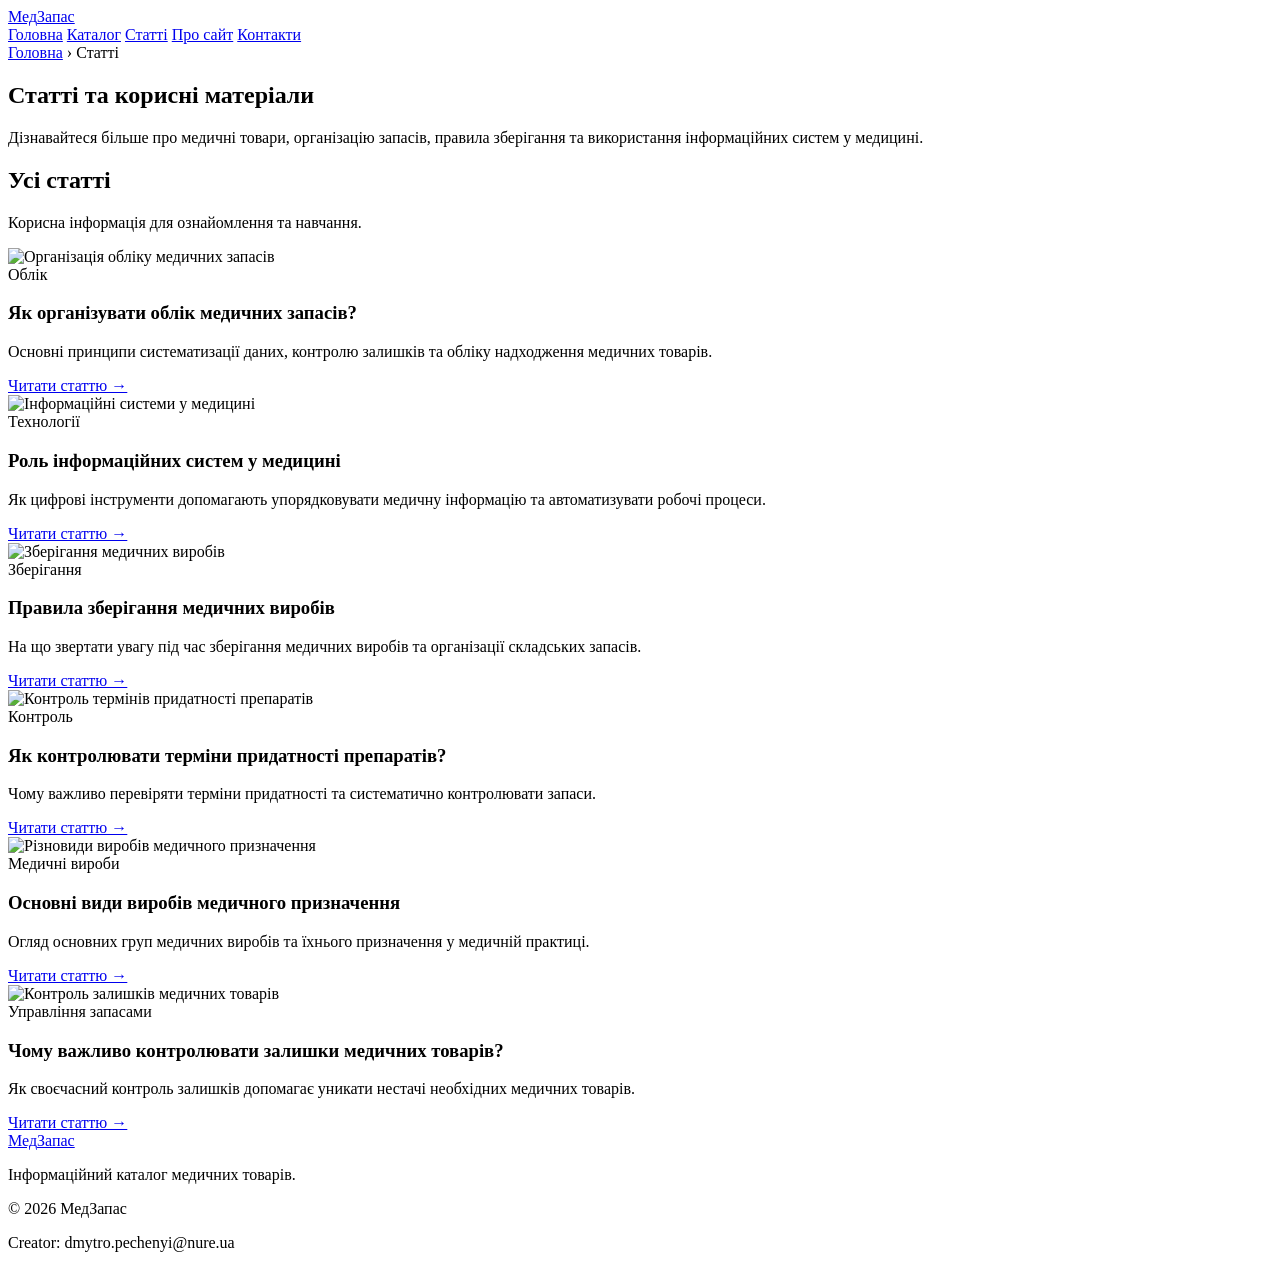
==== articles.html @ 5ecda2e0 "Add files via upload" ====
<!DOCTYPE html>
<html lang="uk">
  <head>
    <meta charset="UTF-8" />
    <meta name="viewport" content="width=device-width, initial-scale=1.0" />

    <title>Статті про медичні товари та облік запасів — МедЗапас</title>
    <meta
      name="description"
      content="Корисні статті про облік медичних запасів, зберігання лікарських засобів, медичні вироби та інформаційні системи."
    />
    <link rel="preconnect" href="https://fonts.googleapis.com" />
    <link rel="preconnect" href="https://fonts.gstatic.com" crossorigin />
    <link
      href="https://fonts.googleapis.com/css2?family=Manrope:wght@400;500;600;700;800&display=swap"
      rel="stylesheet"
    />
    <link rel="stylesheet" href="css/style.css" />
  </head>

  <body>
    <header class="header">
      <div class="container header-content">
        <a class="logo" href="index.html">Мед<span>Запас</span></a>

        <nav class="navigation">
          <a href="index.html">Головна</a>
          <a href="catalog.html">Каталог</a>
          <a href="articles.html" class="active">Статті</a>
          <a href="about.html">Про сайт</a>
          <a href="contacts.html">Контакти</a>
        </nav>
      </div>
    </header>

    <main>
      <section class="page-header">
        <div class="container">
          <div class="breadcrumbs">
            <a href="index.html">Головна</a> ›
            <span>Статті</span>
          </div>

          <h1>Статті та корисні матеріали</h1>

          <p class="lead">
            Дізнавайтеся більше про медичні товари, організацію запасів, правила
            зберігання та використання інформаційних систем у медицині.
          </p>
        </div>
      </section>

      <section class="section">
        <div class="container">
          <div class="articles-page-heading">
            <h2>Усі статті</h2>
            <p>Корисна інформація для ознайомлення та навчання.</p>
          </div>

          <div class="articles-grid">
            <article class="knowledge-card">
              <img
                src="img/Облік запасів.jpg"
                alt="Організація обліку медичних запасів"
              />
              <div class="knowledge-card-content">
                <span class="article-category">Облік</span>
                <h3>Як організувати облік медичних запасів?</h3>
                <p>
                  Основні принципи систематизації даних, контролю залишків та
                  обліку надходження медичних товарів.
                </p>
                <a href="articles.html">Читати статтю →</a>
              </div>
            </article>

            <article class="knowledge-card">
              <img src="img/ІС-мед.jpg" alt="Інформаційні системи у медицині" />
              <div class="knowledge-card-content">
                <span class="article-category">Технології</span>
                <h3>Роль інформаційних систем у медицині</h3>
                <p>
                  Як цифрові інструменти допомагають упорядковувати медичну
                  інформацію та автоматизувати робочі процеси.
                </p>
                <a href="articles.html">Читати статтю →</a>
              </div>
            </article>

            <article class="knowledge-card">
              <img
                src="img/Правила-зберігання.jpg"
                alt="Зберігання медичних виробів"
              />
              <div class="knowledge-card-content">
                <span class="article-category">Зберігання</span>
                <h3>Правила зберігання медичних виробів</h3>
                <p>
                  На що звертати увагу під час зберігання медичних виробів та
                  організації складських запасів.
                </p>
                <a href="articles.html">Читати статтю →</a>
              </div>
            </article>

            <article class="knowledge-card">
              <img
                src="img/термін-придатності1.jpg"
                alt="Контроль термінів придатності препаратів"
              />
              <div class="knowledge-card-content">
                <span class="article-category">Контроль</span>
                <h3>Як контролювати терміни придатності препаратів?</h3>
                <p>
                  Чому важливо перевіряти терміни придатності та систематично
                  контролювати запаси.
                </p>
                <a href="articles.html">Читати статтю →</a>
              </div>
            </article>

            <article class="knowledge-card">
              <img
                src="img/види-медвиробів.jpg"
                alt="Різновиди виробів медичного призначення"
              />
              <div class="knowledge-card-content">
                <span class="article-category">Медичні вироби</span>
                <h3>Основні види виробів медичного призначення</h3>
                <p>
                  Огляд основних груп медичних виробів та їхнього призначення у
                  медичній практиці.
                </p>
                <a href="articles.html">Читати статтю →</a>
              </div>
            </article>

            <article class="knowledge-card">
              <img
                src="img/Контроль-залишків.jpg"
                alt="Контроль залишків медичних товарів"
              />
              <div class="knowledge-card-content">
                <span class="article-category">Управління запасами</span>
                <h3>Чому важливо контролювати залишки медичних товарів?</h3>
                <p>
                  Як своєчасний контроль залишків допомагає уникати нестачі
                  необхідних медичних товарів.
                </p>
                <a href="articles.html">Читати статтю →</a>
              </div>
            </article>
          </div>
        </div>
      </section>
    </main>

    <footer class="footer">
      <div class="container footer-content">
        <a class="logo footer-logo" href="index.html">Мед<span>Запас</span></a>
        <p>Інформаційний каталог медичних товарів.</p>
        <p class="copyright">© 2026 МедЗапас</p>
        <p>Creator: dmytro.pechenyi@nure.ua</p>
      </div>
    </footer>
  </body>
</html>
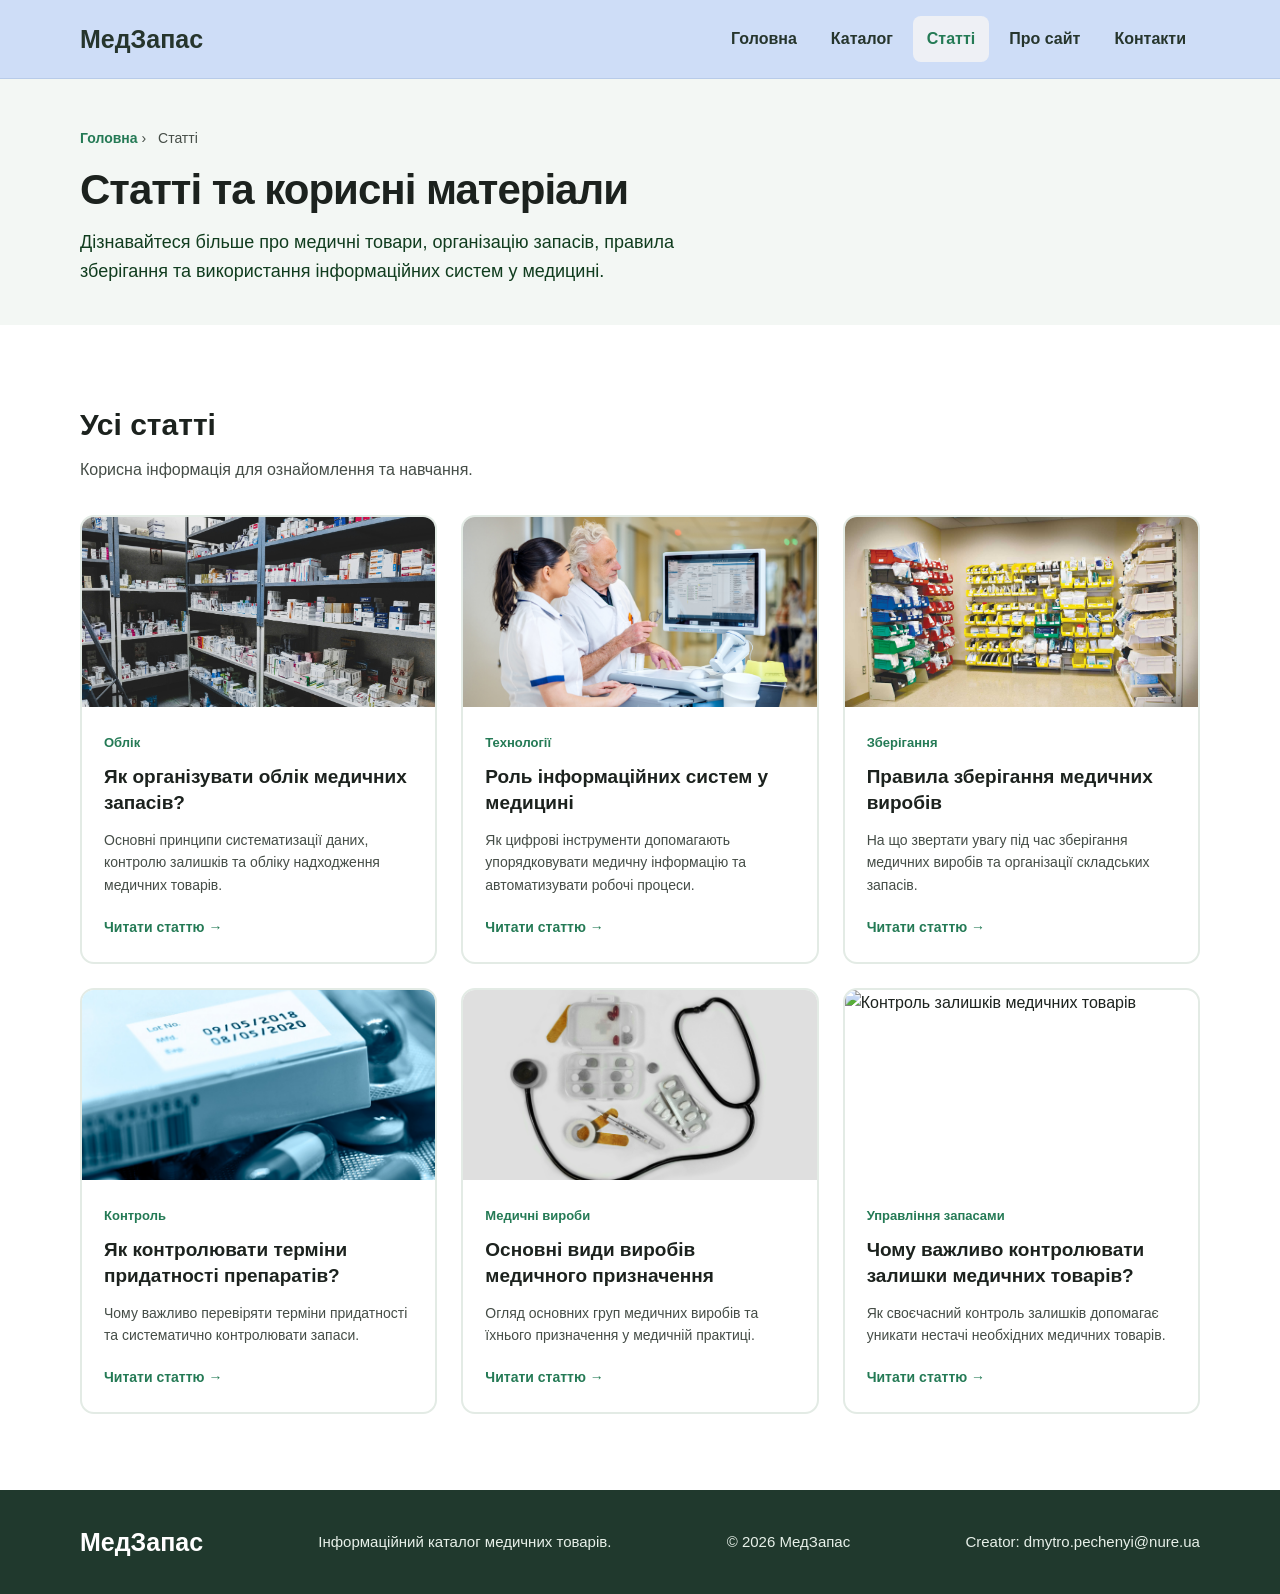
==== commit 96c85518: "Update articles.html" ====
--- a/articles.html
+++ b/articles.html
@@ -137,7 +137,7 @@
 
             <article class="knowledge-card">
               <img
-                src="img/Контроль-залишків.jpg"
+                src="img/Контроль-залишків.webp"
                 alt="Контроль залишків медичних товарів"
               />
               <div class="knowledge-card-content">
--- a/css/style.css
+++ b/css/style.css
@@ -0,0 +1,724 @@
+* {
+  box-sizing: border-box;
+}
+
+html {
+  scroll-behavior: smooth;
+}
+
+body {
+  margin: 0;
+  font-family: "Manrope", sans-serif;
+  color: #1c221e;
+  background: #ffffff;
+  line-height: 1.6;
+}
+
+a {
+  color: inherit;
+  text-decoration: none;
+}
+
+.container {
+  width: min(1120px, calc(100% - 40px));
+  margin: 0 auto;
+}
+
+/* Шапка */
+.header {
+  background: #ceddf7;
+  border-bottom: 1px solid #b8cbe9;
+}
+
+.header-content {
+  min-height: 78px;
+  display: flex;
+  align-items: center;
+  justify-content: space-between;
+  gap: 28px;
+}
+
+.logo {
+  font-size: 25px;
+  font-weight: 800;
+  color: #26352d;
+  white-space: nowrap;
+}
+
+.navigation {
+  display: flex;
+  align-items: center;
+  gap: 6px;
+  flex-wrap: wrap;
+}
+
+.navigation a {
+  padding: 10px 14px;
+  border-radius: 8px;
+  font-size: 16px;
+  font-weight: 600;
+  color: #26352d;
+  transition: background 0.2s, color 0.2s;
+}
+
+.navigation a:hover {
+  color: #247a55;
+  background: #f7f5f5cb;
+}
+
+.navigation a.active {
+  color: #247a55;
+  background: #f7f5f5cb;
+}
+
+/* Головний блок */
+.hero {
+  background: #f3f7f4;
+  padding: 76px 0;
+}
+
+.hero-content {
+  display: grid;
+  grid-template-columns: 1.2fr 0.8fr;
+  align-items: center;
+  gap: 60px;
+}
+
+.eyebrow {
+  margin: 0 0 12px;
+  color: #247a55;
+  font-size: 14px;
+  font-weight: 700;
+  letter-spacing: 1.2px;
+}
+
+.hero h1 {
+  max-width: 650px;
+  margin: 0 0 20px;
+  font-size: clamp(34px, 4vw, 52px);
+  line-height: 1.15;
+  letter-spacing: -1.5px;
+}
+
+.hero-description {
+  max-width: 550px;
+  margin: 0 0 30px;
+  color: #103c1e;
+  font-size: 18px;
+}
+
+.button {
+  display: inline-block;
+  padding: 14px 24px;
+  background: #247a55;
+  color: #ffffff;
+  border-radius: 8px;
+  font-weight: 700;
+  transition: background 0.2s, transform 0.2s;
+}
+
+.button:hover {
+  background: #195e40;
+  transform: translateY(-2px);
+}
+
+/* Зображення */
+.hero-image {
+  width: 300px;
+  height: 300px;
+  max-width: 100%;
+  object-fit: contain;
+  display: block;
+  margin-left: auto;
+  transform: translateX(30px);
+}
+
+/* Загальні секції */
+.section {
+  padding: 76px 0;
+}
+
+.section-heading {
+  margin-bottom: 32px;
+}
+
+.section-heading h2 {
+  margin: 0 0 8px;
+  font-size: 32px;
+  line-height: 1.25;
+}
+
+.section-heading > p:last-child {
+  margin: 0;
+  color: #222121;
+}
+
+/* Категорії */
+.card-grid {
+  display: grid;
+  grid-template-columns: repeat(2, minmax(0, 1fr));
+  gap: 22px;
+}
+
+.category-card {
+  display: block;
+  padding: 28px;
+  border: 2px solid #e3ebe5;
+  border-radius: 14px;
+  transition: border-color 0.2s, transform 0.2s, box-shadow 0.2s;
+}
+
+.category-card:hover {
+  border-color: #247a55;
+  transform: translateY(-4px);
+  box-shadow: 0 12px 28px #26352d0c;
+}
+
+.card-icon {
+  width: 48px;
+  height: 48px;
+  display: grid;
+  place-items: center;
+  border-radius: 12px;
+  background: #e5f2e9;
+  color: #247a55;
+  font-size: 26px;
+}
+
+.category-card h3 {
+  margin: 18px 0 8px;
+  font-size: 19px;
+  line-height: 1.35;
+}
+
+.category-card p {
+  color: #313733;
+  font-size: 14px;
+}
+
+.card-link {
+  display: inline-block;
+  margin-top: 8px;
+  color: #247a55;
+  font-size: 14px;
+  font-weight: 700;
+}
+
+/* Блок корисних статей */
+.articles {
+  background: #f3f7f4;
+}
+
+.articles-content {
+  display: grid;
+  grid-template-columns: 0.8fr 1.2fr;
+  gap: 70px;
+  align-items: start;
+}
+
+.articles-intro {
+  position: sticky;
+  top: 30px;
+}
+
+.articles-intro h2 {
+  max-width: 400px;
+  margin: 0 0 16px;
+  font-size: 34px;
+  line-height: 1.25;
+}
+
+.articles-intro > p:not(.eyebrow) {
+  max-width: 390px;
+  margin: 0 0 24px;
+  color: #252a27;
+}
+
+.articles-button {
+  display: inline-flex;
+  align-items: center;
+  gap: 12px;
+  padding: 12px 18px;
+  background: #247a55;
+  color: #ffffff;
+  border-radius: 8px;
+  font-weight: 700;
+  transition: background 0.2s;
+}
+
+.articles-button:hover {
+  background: #195e40;
+}
+
+.articles-list {
+  border-top: 3px solid #cbd5cc;
+}
+
+.article-item {
+  display: grid;
+  grid-template-columns: 42px 1fr;
+  gap: 18px;
+  padding: 26px 0;
+  border-bottom: 3px solid #cbd5cc;
+}
+
+.article-number {
+  color: #0f3a09;
+  font-size: 18px;
+  font-weight: 700;
+}
+
+.article-info h3 {
+  margin: 0 0 8px;
+  font-size: 19px;
+  line-height: 1.4;
+}
+
+.article-info p {
+  margin: 0 0 12px;
+  color: #454d47;
+  font-size: 14px;
+}
+
+.article-info a {
+  color: #247a55;
+  font-size: 14px;
+  font-weight: 700;
+}
+
+.article-info a:hover {
+  text-decoration: underline;
+}
+
+/* Підвал */
+.footer {
+  padding: 32px 0;
+  background: #20392d;
+  color: #e7f0e9;
+}
+
+.footer-content {
+  display: flex;
+  align-items: center;
+  justify-content: space-between;
+  gap: 20px;
+  flex-wrap: wrap;
+}
+
+.footer-logo {
+  color: #ffffff;
+}
+
+.footer p {
+  margin: 0;
+  font-size: 15px;
+}
+
+/* Планшети */
+@media (max-width: 800px) {
+  .articles-content {
+    grid-template-columns: 1fr;
+    gap: 30px;
+  }
+
+  .articles-intro {
+    position: static;
+  }
+
+  .articles-intro h2 {
+    font-size: 30px;
+  }
+
+  .header-content {
+    padding: 18px 0;
+    flex-direction: column;
+    align-items: flex-start;
+  }
+
+  .navigation {
+    gap: 14px 20px;
+  }
+
+  .hero {
+    padding: 48px 0;
+  }
+
+  .hero-content {
+    grid-template-columns: 1fr;
+    gap: 32px;
+  }
+
+  .hero-image {
+    margin: 0 auto;
+    transform: none;
+  }
+
+  .section {
+    padding: 52px 0;
+  }
+}
+
+/* Смартфони */
+@media (max-width: 520px) {
+  .button {
+    display: table;
+    margin: 0 auto;
+  }
+
+  .container {
+    width: min(100% - 28px, 1120px);
+  }
+
+  .navigation {
+    gap: 10px 16px;
+  }
+
+  .navigation a {
+    font-size: 13px;
+  }
+
+  .hero-image {
+    width: 220px;
+    height: 220px;
+  }
+
+  .card-grid {
+    grid-template-columns: 1fr;
+  }
+
+  .hero h1 {
+    font-size: 36px;
+  }
+
+  .section-heading h2 {
+    font-size: 27px;
+  }
+
+  .category-card {
+    padding: 22px;
+  }
+
+  .footer-content {
+    flex-direction: column;
+    align-items: flex-start;
+  }
+}
+/* Внутрішні сторінки: заголовок, хлібні крихти, таблиця */
+.page-header {
+  padding: 48px 0 40px;
+  background: #f3f7f4;
+}
+
+.breadcrumbs {
+  margin: 0 0 16px;
+  font-size: 14px;
+  color: #454d47;
+}
+
+.breadcrumbs a {
+  color: #247a55;
+  font-weight: 600;
+}
+
+.breadcrumbs a:hover {
+  text-decoration: underline;
+}
+
+.breadcrumbs span {
+  margin: 0 8px;
+}
+
+.page-header h1 {
+  margin: 0 0 12px;
+  font-size: clamp(30px, 4vw, 42px);
+  line-height: 1.2;
+  letter-spacing: -1px;
+}
+
+.page-header .lead {
+  max-width: 640px;
+  margin: 0;
+  color: #103c1e;
+  font-size: 18px;
+}
+
+.table-wrap {
+  overflow-x: auto;
+}
+
+.product-table {
+  width: 100%;
+  border-collapse: collapse;
+  background: #ffffff;
+  font-size: 15px;
+}
+
+.product-table th,
+.product-table td {
+  padding: 14px 16px;
+  text-align: left;
+  border-bottom: 2px solid #e3ebe5;
+}
+
+.product-table th {
+  background: #f3f7f4;
+  font-weight: 700;
+}
+
+/* Керування каталогом */
+.catalog-controls {
+  display: grid;
+  grid-template-columns: 1fr 1fr 1fr;
+  gap: 10px 16px;
+  margin: 24px 0;
+  align-items: center;
+}
+
+.catalog-controls label {
+  font-weight: 700;
+}
+
+.catalog-controls input,
+.catalog-controls select {
+  width: 100%;
+  min-width: 0;
+  padding: 12px;
+  font: inherit;
+  color: inherit;
+  background: #fff;
+  border: 1px solid #b8cbe9;
+  border-radius: 8px;
+}
+
+#resultsCount {
+  margin: 16px 0;
+  color: #181e1a;
+}
+
+#catalogMessage {
+  margin: 20px 0;
+}
+
+/* Перемикання сторінок */
+.pagination {
+  display: flex;
+  flex-wrap: wrap;
+  justify-content: center;
+  gap: 8px;
+  margin-top: 28px;
+}
+
+.pagination button {
+  padding: 9px 13px;
+  font: inherit;
+  color: #20392d;
+  background: #fff;
+  border: 1px solid #b8cbe9;
+  border-radius: 8px;
+  cursor: pointer;
+}
+
+.pagination button:hover:not(:disabled),
+.pagination button.current-page {
+  color: #fff;
+  background: #20392d;
+  border-color: #20392d;
+}
+
+.pagination button:disabled {
+  opacity: 0.45;
+  cursor: not-allowed;
+}
+
+/* Мобільні пристрої */
+@media (max-width: 700px) {
+  .catalog-controls {
+    grid-template-columns: 1fr;
+  }
+}
+.control-field {
+  display: flex;
+  flex-direction: column;
+  gap: 6px;
+}
+
+/* Сторінка статей */
+.articles-page-heading {
+  margin-bottom: 32px;
+}
+
+.articles-page-heading h2 {
+  margin: 0 0 8px;
+  font-size: 30px;
+}
+
+.articles-page-heading p {
+  margin: 0;
+  color: #454d47;
+}
+
+.articles-grid {
+  display: grid;
+  grid-template-columns: repeat(3, minmax(0, 1fr));
+  gap: 24px;
+}
+
+.knowledge-card {
+  overflow: hidden;
+  border: 2px solid #e3ebe5;
+  border-radius: 14px;
+  background: #ffffff;
+  transition: border-color 0.2s, transform 0.2s, box-shadow 0.2s;
+}
+
+.knowledge-card:hover {
+  border-color: #247a55;
+  transform: translateY(-4px);
+  box-shadow: 0 12px 28px #26352d0c;
+}
+
+.knowledge-card img {
+  display: block;
+  width: 100%;
+  height: 190px;
+  object-fit: cover;
+}
+
+.knowledge-card-content {
+  padding: 22px;
+}
+
+.article-category {
+  display: inline-block;
+  margin-bottom: 10px;
+  color: #247a55;
+  font-size: 13px;
+  font-weight: 700;
+}
+
+.knowledge-card h3 {
+  margin: 0 0 12px;
+  font-size: 19px;
+  line-height: 1.4;
+}
+
+.knowledge-card p {
+  margin: 0 0 18px;
+  color: #454d47;
+  font-size: 14px;
+}
+
+.knowledge-card a {
+  color: #247a55;
+  font-size: 14px;
+  font-weight: 700;
+}
+
+.knowledge-card a:hover {
+  text-decoration: underline;
+}
+
+/* Адаптація сторінки статей */
+@media (max-width: 900px) {
+  .articles-grid {
+    grid-template-columns: repeat(2, minmax(0, 1fr));
+  }
+}
+
+@media (max-width: 520px) {
+  .articles-grid {
+    grid-template-columns: 1fr;
+  }
+}
+
+/* Сторінка про сайт */
+.about-content {
+  display: grid;
+  grid-template-columns: 1fr 1fr;
+  gap: 60px;
+  align-items: start;
+}
+
+.about-intro h2 {
+  margin: 0 0 20px;
+  font-size: 32px;
+  line-height: 1.3;
+}
+
+.about-intro p:not(.eyebrow) {
+  color: #454d47;
+  margin: 0 0 16px;
+}
+
+.about-features {
+  border-top: 2px solid #cbd5cc;
+}
+
+.about-feature {
+  display: grid;
+  grid-template-columns: 42px 1fr;
+  gap: 18px;
+  padding: 22px 0;
+  border-bottom: 2px solid #cbd5cc;
+}
+
+.about-feature > span {
+  color: #247a55;
+  font-size: 18px;
+  font-weight: 700;
+}
+
+.about-feature h3 {
+  margin: 0 0 8px;
+  font-size: 19px;
+}
+
+.about-feature p {
+  margin: 0;
+  color: #454d47;
+  font-size: 14px;
+}
+
+@media (max-width: 800px) {
+  .about-content {
+    grid-template-columns: 1fr;
+    gap: 35px;
+  }
+}
+
+@media (max-width: 520px) {
+  .about-intro h2 {
+    font-size: 26px;
+  }
+}
+
+/* Сторінка контактів */
+/* Сторінка контактів */
+.contacts-content {
+  max-width: 1200px;
+}
+
+.contacts-info {
+  max-width: 700px;
+}
+
+.contacts-info .eyebrow {
+  margin-bottom: 18px;
+}
+
+.contacts-info > p:not(.eyebrow) {
+  margin: 0 0 28px;
+  color: #262a27;
+  line-height: 1.7;
+}
+
+.contact-item h3 {
+  margin: 0 0 8px;
+  font-size: 17px;
+}
+
+@media (max-width: 520px) {
+  .contacts-info {
+    max-width: 100%;
+  }
+}
